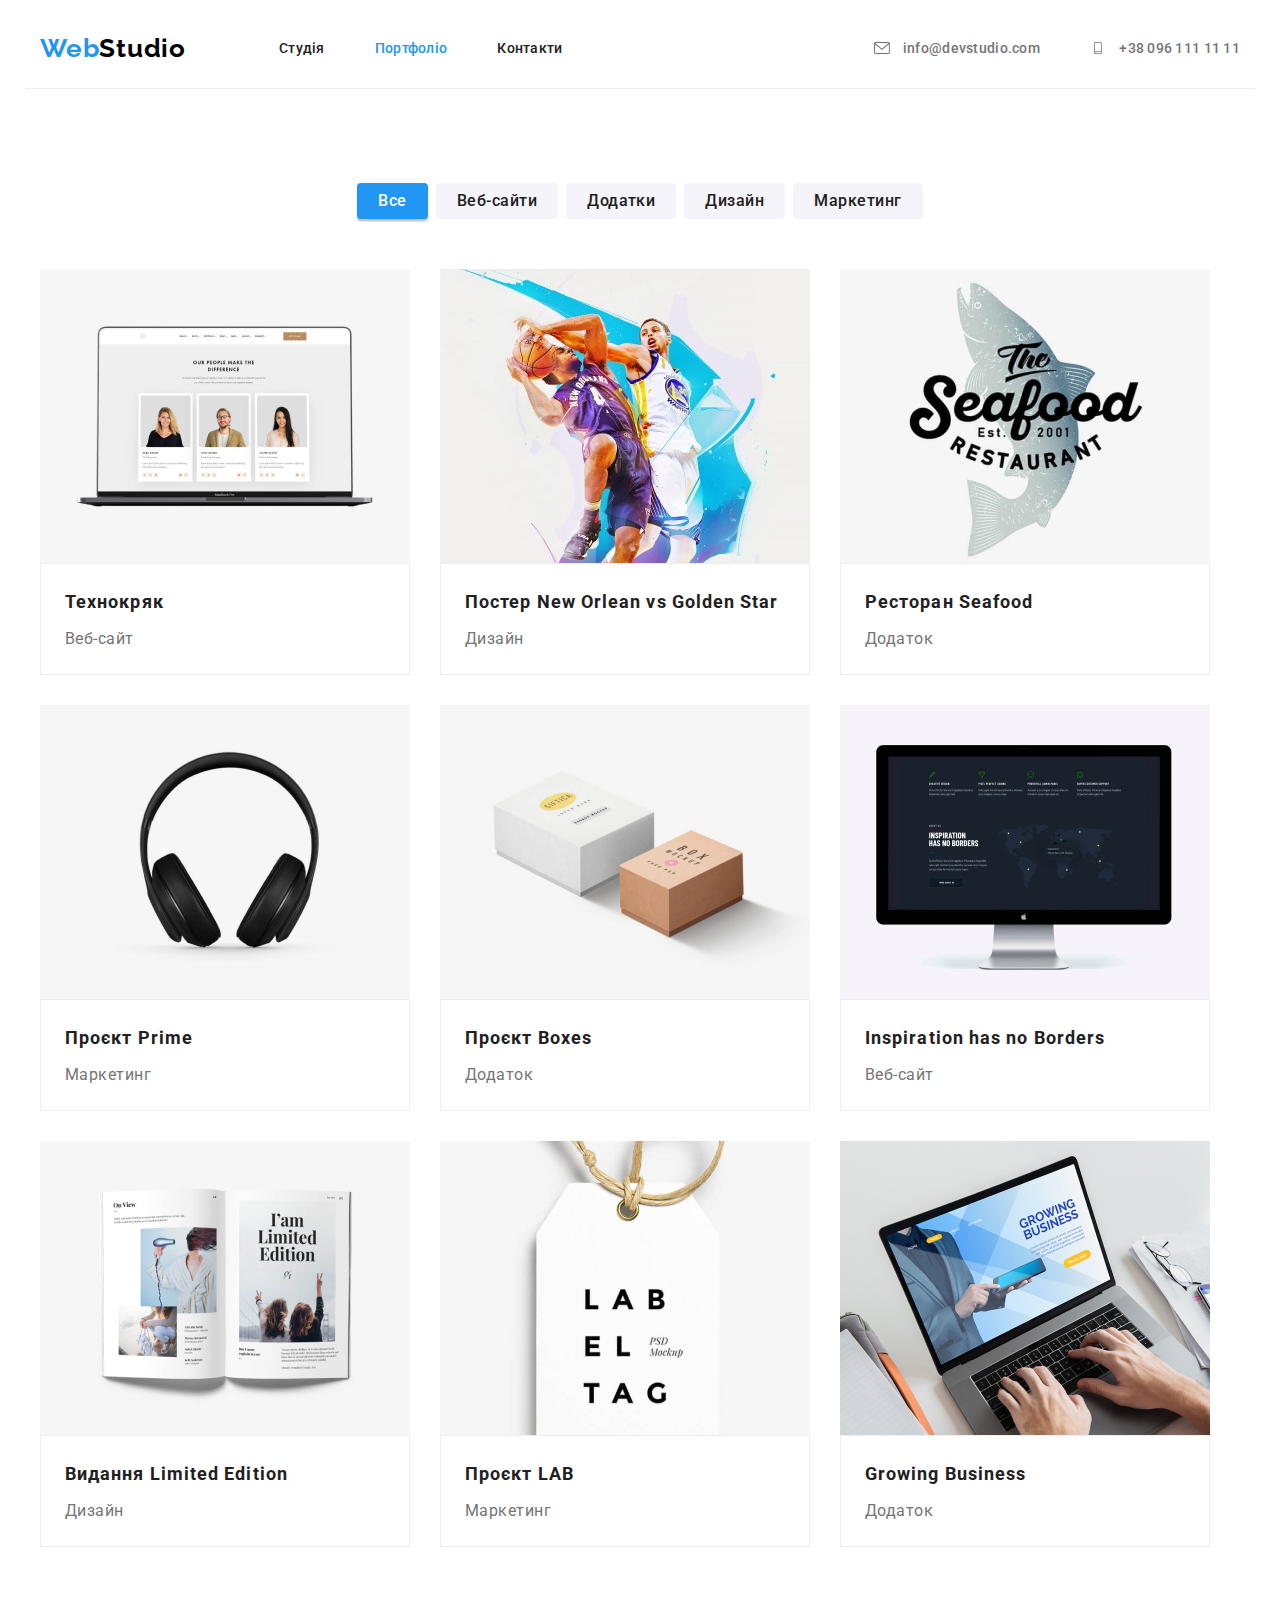
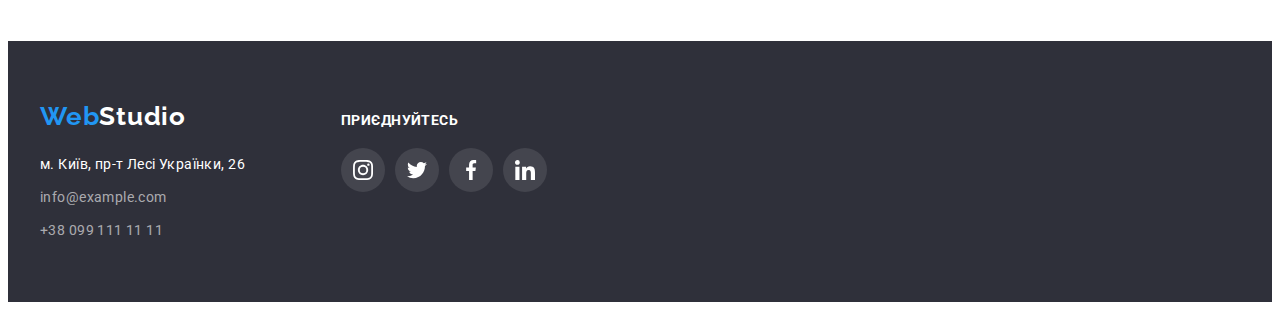
==== portfolio.html @ d1bf6ddb "Initial commit" ====
<!DOCTYPE html>
<html lang="uk">
  <head>
    <meta charset="UTF-8" />
    <meta http-equiv="X-UA-Compatible" content="IE=edge" />
    <meta name="viewport" content="width=device-width, initial-scale=1.0" />
    <link rel="preconnect" href="https://fonts.googleapis.com" />
    <link rel="preconnect" href="https://fonts.gstatic.com" crossorigin />
    <link
      href="https://fonts.googleapis.com/css2?family=Raleway:wght@700&family=Roboto:wght@400;500;700;900&display=swap"
      rel="stylesheet"
    />

    <!-- Normalize start -->
    <link
      rel="stylesheet"
      href="https://cdnjs.cloudflare.com/ajax/libs/modern-normalize/1.1.0/modern-normalize.min.css"
      integrity="sha512-wpPYUAdjBVSE4KJnH1VR1HeZfpl1ub8YT/NKx4PuQ5NmX2tKuGu6U/JRp5y+Y8XG2tV+wKQpNHVUX03MfMFn9Q=="
      crossorigin="anonymous"
      referrerpolicy="no-referrer"
    />
    <!-- Normalize end -->

    <link rel="stylesheet" href="./css/styles.css" />
    <title>Portfolio</title>
  </head>
  <body>
    <!-- header section -->

    <header class="header">
      <div class="container header-container">
        <a class="logo link header-logo" href="./index.html" lang="en"
          >Web<span class="word">Studio</span></a
        >

        <nav class="header-nav">
          <ul class="header-list list">
            <li class="header-item">
              <a class="header-link  link" href="./index.html">Студія</a>
            </li>
            <li class="header-item">
              <a class="header-link header-link-current link" href="./portfolio.html">Портфоліо</a>
            </li>
            <li class="header-item">
              <a class="header-link link" href="#contacts">Контакти</a>
            </li>
          </ul>
        </nav>

        <ul class="contacts list">
          <li class="contacts-item">
            <a 
              class="contacts-link link" 
              href="mailto:info@devstudio.com">
              <svg class="contscts-icon" width="16" height="12">
                <use href="./images/icons.svg#envelope"></use>
              </svg>
              info@devstudio.com
            </a>
          </li>
          <li class="contacts-item">
            <a class="contacts-link link" href="tel:+380961111111">
              <svg class="contscts-icon" width="16" height="12">
                <use href="./images/icons.svg#smartphone"></use>
              </svg>
              +38 096 111 11 11
            </a>
          </li>
        </ul>
      </div>
    </header>

    <!-- main section -->
    <main>
      <section class="section">
        <div class="container">
          <ul class="btn-list list">
            <li class="btn-item">
              <button class="portfolio-btn btn-active-current" type="button">Все</button>
            </li>
            <li class="btn-item">
              <button class="portfolio-btn" type="button">Веб-сайти</button>
            </li>
            <li class="btn-item">
              <button class="portfolio-btn" type="button">Додатки</button>
            </li>
            <li class="btn-item">
              <button class="portfolio-btn" type="button">Дизайн</button>
            </li>
            <li class="btn-item">
              <button class="portfolio-btn" type="button">Маркетинг</button>
            </li>
          </ul>

          <ul class="portfolio-list list">
            <li class="portfolio-item">
              <a class="portfolio-link link" href="#" target="_blank" rel="noopener noreferrer">
              <img
                src="./images/Portfolio/img.jpg"
                alt="Карточки трьох працівників"
                width="370"
                height="294"
              />
              <div class="portfolio-wrapper">
                <h2 class="portfolio-title">Технокряк</h2>
                <p class="portfolio-text">Веб-сайт</p>
              </div>
              </a>
            </li>
            <li class="portfolio-item">
              <a class="portfolio-link link" href="#" target="_blank" rel="noopener noreferrer">
              <img
                src="./images/Portfolio/players.jpg"
                alt="Два баскетболіста"
                width="370"
                height="294"
              />
              <div class="portfolio-wrapper">
                <h2 class="portfolio-title" lang="en">Постер New Orlean vs Golden Star</h2>
                <p class="portfolio-text">Дизайн</p>
              </div>
              </a>
            </li>
            <li class="portfolio-item"> 
              <a class="portfolio-link link" href="#" target="_blank" rel="noopener noreferrer">
              <img
                src="./images/Portfolio/restaurant.jpg"
                alt="Логотип ресторану"
                width="370"
                height="294"
              />
              <div class="portfolio-wrapper">
                <h2 class="portfolio-title" lang="en">Ресторан Seafood</h2>
                <p class="portfolio-text">Додаток</p>
              </div>
              </a>
            </li>
            <li class="portfolio-item">
              <a class="portfolio-link link" href="#" target="_blank" rel="noopener noreferrer">
              <img 
                src="./images/Portfolio/prime.jpg" 
                alt="Навушники" 
                width="370" 
                height="294" />
              <div class="portfolio-wrapper">
                <h2 class="portfolio-title">Проєкт Prime</h2>
                <p class="portfolio-text">Маркетинг</p>
              </div>
              </a>
            </li>
            <li class="portfolio-item">
              <a class="portfolio-link link" href="#" target="_blank" rel="noopener noreferrer">
              <img 
                src="./images/Portfolio/boxes.jpg" 
                alt="Бокси" 
                width="370" 
                height="294" />
              <div class="portfolio-wrapper">
                <h2 class="portfolio-title">Проєкт Boxes</h2>
                <p class="portfolio-text">Додаток</p>
              </div>
              </a>
            </li>
            <li class="portfolio-item">
              <a class="portfolio-link link" href="#" target="_blank" rel="noopener noreferrer">
              <img
                src="./images/Portfolio/computer.jpg"
                alt="Монітор"
                width="370"
                height="294"
              />
              <div class="portfolio-wrapper">
                <h2 class="portfolio-title" lang="en">Inspiration has no Borders</h2>
                <p class="portfolio-text">Веб-сайт</p>
              </div>
              </a>
            </li>
            <li class="portfolio-item">
              <a class="portfolio-link link" href="#" target="_blank" rel="noopener noreferrer">
              <img
                src="./images/Portfolio/book.jpg"
                alt="Розкрита книга"
                width="370"
                height="294"
              />
              <div class="portfolio-wrapper">
                <h2 class="portfolio-title" lang="en">Видання Limited Edition</h2>
                <p class="portfolio-text">Дизайн</p>
              </div>
              </a>
            </li>
            <li class="portfolio-item">
              <a class="portfolio-link link" href="#" target="_blank" rel="noopener noreferrer">
              <img
                src="./images/Portfolio/lab.jpg"
                alt="Логотип проєкта ЛАБ"
                width="370"
                height="294"
              />
              <div class="portfolio-wrapper">
                <h2 class="portfolio-title" lang="en">Проєкт LAB</h2>
                <p class="portfolio-text">Маркетинг</p>
              </div>
              </a>
            </li>
            <li class="portfolio-item">
              <a class="portfolio-link link" href="#" target="_blank" rel="noopener noreferrer">
              <img
                src="./images/Portfolio/notebook.jpg"
                alt="Ноутбук"
                width="370"
                height="294"
              />
              <div class="portfolio-wrapper">
                <h2 class="portfolio-title" lang="en">Growing Business</h2>
                <p class="portfolio-text">Додаток</p>
              </div>
              </a>
            </li>
          </ul>
        </div>
      </section>
    </main>

    <!-- footer section -->

    <footer class="footer">
      <div class="container">
        <div class="footer-contr">
          <div class="address-contr">
        <a class="footer-logo logo link" href="./index.html" lang="en">Web<span class="footer-word">Studio</span></a>
        

        <address class="address" id="contacts">
          <p class="address-text text">м. Київ, пр-т Лесі Українки, 26</p>

          <ul class="address-list list">
            <li class="address-item">
              <a class="address-link text link link-mail" href="maito:info@example.com"
                >info@example.com</a>
            </li>
            <li class="address-item">
              <a class="address-link text link" href="tel:+38091111111">+38 099 111 11 11</a>
            </li>
          </ul>
        </address>
          </div>

          <div class="footer-socials">
            <p class="footer-text">приєднуйтесь</p>
            <ul class="address-socials-list list">
              <li class="address-socials-item">
                <a 
                class="address-socials-link link"
                href="instagram.com"
                target="_blank"
                rel="noopener noreferrer"
                aria-label="instagram"
                >
                <svg class="footer-icon" width="20" height="20">
                  <use href="./images/icons.svg#instagram"></use>
                </svg>
              </a>
              </li>
              <li class="address-socials-item">
                <a 
                class="address-socials-link link"
                href="twitter.com"
                target="_blank"
                rel="noopener noreferrer"
                aria-label="twitter"
                >
                <svg class="footer-icon" width="20" height="20">
                  <use href="./images/icons.svg#twitter"></use>
                </svg>
              </a>
              </li>
              <li class="address-socials-item">
                <a 
                class="address-socials-link link"
                href="facebook.com"
                target="_blank"
                rel="noopener noreferrer"
                aria-label="facebook"
                >
                <svg class="footer-icon" width="20" height="20">
                  <use href="./images/icons.svg#facebook"></use>
                </svg>
              </a>
              </li>
              <li class="address-socials-item">
                <a 
                class="address-socials-link link"
                href="linkedin.com"
                target="_blank"
                rel="noopener noreferrer"
                aria-label="linkedin"
                >
                <svg class="footer-icon" width="20" height="20">
                  <use href="./images/icons.svg#linkedin"></use>
                </svg>
              </a>
              </li>
            </ul>
          </div>
        </div>
      </div>
    </footer>
  </body>
</html>
---- css/styles.css ----
:root {
    /* fonts */
    --main-font: 'Roboto', sans-serif;
    --secondary-font: 'Raleway', sans-serif;

    /* text colors */
    --main-txt-cl: #212121;
    --accent-color: #2196F3;
    --secondary-txt-cl: #FFFFFF;
    --minor-txt-cl: #757575;

    /* bg colors */
    --light-bg-cl: #F5F4FA; 
    --dark-bg-cl: #2F303A; 
    
   /* others */
    --indent: 30px;
    --items: 3;

}

body {
    font-family: var(--main-font);
    color: var(--main-txt-cl);
}
 
/* reset styles */
.link {
text-decoration: none;
}

h1, h2,h3,h4,h5,h6,p {
   margin: 0;
}

img {
   display: block;
}

.list {
list-style: none;
padding: 0;
margin: 0;
}

/* base styles */

.section {
   padding-top: 94px;
   padding-bottom: 94px;
}


.container {
   width: 1200px;
   padding-left: 15px;
   padding-right: 15px;
   margin-left: auto;
   margin-right: auto;

   /* outline: 2px solid red; */
}

.text {
    font-size: 14px;
    line-height: calc(24 / 14);
    letter-spacing: 0.03em;
 }

/* Header section */

.header-container {
   display: flex;
   align-items: center;
   border-bottom: 1px solid #ECECEC;;
}





.logo {
    font-family: var(--secondary-font);
    font-weight: 700;
    font-size: 26px;
    line-height: calc(31 / 26);
    letter-spacing: 0.03em;
    color: var(--accent-color);
    
}

.header-logo {
   margin-right: 93px;
}

.logo.link > .word {
    color: #000000;
}

.header-nav {
   margin-right: auto;
}

.header-list {
   display: flex;
   gap: 50px;
}

.header-item,
.contacts-item {
   display: flex;
}

.header-link { 
   padding-top: 32px;
   padding-bottom: 32px;

    font-weight: 500;
    font-size: 14px;
    line-height: calc(16 / 14);
    letter-spacing: 0.02em;
    color: var(--main-txt-cl);
    
}

 .header-link:hover,
 .header-link:focus,
 .contacts-link:hover,
 .contacts-link:focus,
 .address-link:hover,
 .address-link:focus {
    color: var(--accent-color);
 }

 .header-link-current {
    color: var(--accent-color);
 }

 .contacts {
   display: flex;
   gap: 50px;
 }

 .contacts-link {
   padding-top: 32px;
   padding-bottom: 32px;

   font-weight: 500;
   font-size: 14px;
   line-height: calc(16 / 14);
   letter-spacing: 0.02em;
   color: var(--minor-txt-cl);
 }

 /* Hero section */

 .hero-section {
    max-width: 1600px;
    padding-top: 200px;
    padding-bottom: 200px;
    margin: 0 auto;
    background-color: var(--dark-bg-cl);
    background-image: linear-gradient(to right, rgba(47, 48, 58, 0.4), rgba(47, 48, 58, 0.4)),
      url('../images/logo-opt.jpg');
    background-repeat: no-repeat;
    background-position: center;
    background-size: cover;
 }

 .hero-title {
    width: 696px;
    margin-bottom: 30px;
    margin-left: auto;
    margin-right: auto;

    font-weight: 900;
    font-size: 44px;
    line-height: calc(60 / 44);
    text-align: center;
    letter-spacing: 0.06em;
    text-transform: uppercase;
    color: var(--secondary-txt-cl);
 }

 .hero-btn {
    display: block;
    margin: 0 auto;

    max-width: 250px;
    min-width: 200px;
    min-height: 50px;
    padding: 9px 31px;

    font-family: inherit;
    font-weight: 700;
    font-size: 16px;
    line-height: calc(30 / 16);
    letter-spacing: 0.06em;
    background-color: var(--accent-color);
    color: var(--secondary-txt-cl);
    border: transparent;
    box-shadow: 0px 4px 4px rgba(0, 0, 0, 0.15);
    border-radius: 4px;
    cursor: pointer;
 }

 .hero-btn:hover,
 .hero-btn:focus {
    background-color: #188CE8;
 }

 /* Section features */
.features-list {
   display: flex;
   gap: var(--indent);
   /* justify-content: space-between; */
}

.features-list:last-child {
   margin-right: 0;
}

.features-item {
   width: 270px;
}

 .features-title {
    margin-bottom: 10px;

    font-weight: 700;
    font-size: 14px;
    line-height: calc(16 / 14);
    letter-spacing: 0.03em;
    text-transform: uppercase;
 }

 .features-text {
    color: var(--minor-txt-cl);
 }

 /* occupation & team */

 .title {
   margin-bottom: 50px;

    font-weight: 700;
    font-size: 36px;
    line-height: calc(42 / 36);
    text-align: center;
    letter-spacing: 0.03em;
 }

 .occupation-list {
   display: flex;
   gap: var(--indent);
   padding-bottom: 94px;
 }

 .team {
    background-color: var(--light-bg-cl);

 }

.team-list {
   display: flex;
   gap: var(--indent);
}

.team-item {
   background-color: #FFFFFF;
   box-shadow: 0px 1px 3px rgba(0, 0, 0, 0.12), 0px 1px 1px rgba(0, 0, 0, 0.14), 0px 2px 1px rgba(0, 0, 0, 0.2);
   border-radius: 0px 0px 4px 4px;
}

.team-wrapper {
   padding: 30px 5px;
   border-top: none;
}

 .team-name {
    margin-bottom: 10px;

    font-weight: 500;
    font-size: 16px;
    line-height: calc(19 / 16);
    text-align: center;
    letter-spacing: 0.03em;
 }

 .team-description {

   margin-bottom: 16px;

    font-size: 16px;
    line-height: calc(19 / 16);
    text-align: center;
    letter-spacing: 0.03em;
    color: var(--minor-txt-cl);
 }

 .clients-title {
   margin-bottom: 50px;
 }

 /* Footer */

.footer {
    padding: 60px 0;
    background-color: var(--dark-bg-cl);
}

.footer-logo {
   display: block;
   margin-bottom: 20px;
}

 .footer-word {
    color: var(--secondary-txt-cl);
 }

 .address {
   font-style: normal;
 }

 .address-text {
    color: var(--secondary-txt-cl);
 }

 .address-link {
    color: rgba(255, 255, 255, 0.6);
    display: block;
 }

.link-mail {
   display: block;
   margin-top: 9px;
   margin-bottom: 9px;
}

.footer-text {
   font-weight: 700;
   font-size: 14px;
   line-height: calc(16 / 14);
   text-transform: uppercase;
   letter-spacing: 0.03em;
   color: var(--secondary-txt-cl);

   margin-bottom: 20px;
}




 /* PORTFOLIO */

 .btn-list {
   display: flex;
   justify-content: center;
   margin-bottom: 50px;
   gap: 8px; 
 }



 .portfolio-btn {
   display: block;
   padding: 5px 21px;
   border-radius: 4px;

    font-family: inherit;
    font-weight: 500;
    font-size: 16px;
    line-height: calc(26 / 16);
    letter-spacing: 0.03em;
    color: var(--main-txt-cl);
    background-color: var(--light-bg-cl);
    border: transparent;
    cursor: pointer;
 }

 .portfolio-btn:hover,
 .portfolio-btn:focus,
 .btn-active-current {
    color: var(--secondary-txt-cl);
    background-color: var(--accent-color);
    box-shadow: 0px 3px 1px rgba(0, 0, 0, 0.1), 0px 1px 2px rgba(0, 0, 0, 0.08), 0px 2px 2px rgba(0, 0, 0, 0.12);
    border-radius: 4px;
 }

 .portfolio-list {
   display: flex;
   flex-wrap: wrap;
   gap: var(--indent);
 }

 .portfolio-item {
   flex-basis: calc(100% - var(--indent) * (var(--items)-1)) / var(--items);
 }

 .portfolio-link:hover {
   display: block;
   box-shadow: 0px 4px 4px rgba(0, 0, 0, 0.25);
 }

 .portfolio-wrapper {
   padding: 20px 24px;
   border-top: none;
   border: 1px solid #EEEEEE;
 }

 .portfolio-title {
   margin-bottom: 4px;
    font-weight: 700;
    font-size: 18px;
    line-height: calc(36 / 18); 
    letter-spacing: 0.06em;  
    color: #212121;
 }

 .portfolio-text {
    font-size: 16px;
    line-height: calc(30 / 16);
    letter-spacing: 0.03em;
    color: var(--minor-txt-cl);
 }

/* Header icons */
 .contscts-icon {
   fill: currentColor;
   margin-right: 10px;
   position: relative;
   top: 1px;
 }

 /* Social icons */
.socials {
   display: flex;
   align-items: center;
   justify-content: center;
   gap: 10px;
}

.socials-link {
   display: flex;
   align-items: center;
   justify-content: center;
   width: 44px;
   height: 44px;
   border-radius: 50%;

   /* outline: 2px solid #2a2a2a;
   outline-offset: -2px; */
}

.socials-icon {
   fill: #AFB1B8;
}

.socials-link:hover,
.socials-link:focus {
   background-color: var(--accent-color);
}

.socials-link:hover .socials-icon {
   fill: var(--secondary-txt-cl);
}
.socials-link:focus .socials-icon {
   fill: var(--secondary-txt-cl);
}

/* Clients icons */
.clients-list {
   display: flex;
   align-items: center;
   justify-content: center;
   gap: 30px;
}

.clients-link {
   display: flex;
   align-items: center;
   justify-content: center;
   width: 170px;
   height: 92px;
   border: 1px solid #AFB1B8;
   border-radius: 4px;
}

.clients-icon {
   fill: #AFB1B8;
}

.clients-link:hover,
.clients-link:focus {
   border-color: var(--accent-color)
}

.clients-link:hover .clients-icon {
   fill: var(--accent-color);
}

.clients-link:focus .clients-icon {
   fill: var(--accent-color);
}

.thumb {
   display: flex;
   width: 270px;
   height: 120px;
   align-items: center;
   justify-content: center;
   margin-bottom: 30px;
   background: #F5F4FA;
   border-radius: 4px;
}

/* Footer icons */
.footer-contr {
   display: flex;
   align-items: baseline;
   gap: 70px;
}

.address-contr {
   display: flex;
   flex-direction: column;
   min-width: 231px;
}

.address-socials-list {
   display: flex;
   gap: 10px;
}

.address-socials-link {
   display: flex;
   align-items: center;
   justify-content: center;
   width: 44px;
   height: 44px;
   background: rgba(255, 255, 255, 0.1);
   border-radius: 50%;
}

.footer-icon {
   fill: var(--secondary-txt-cl);
}

.address-socials-link:hover,
.address-socials-link:focus {
   background-color: var(--accent-color);
}
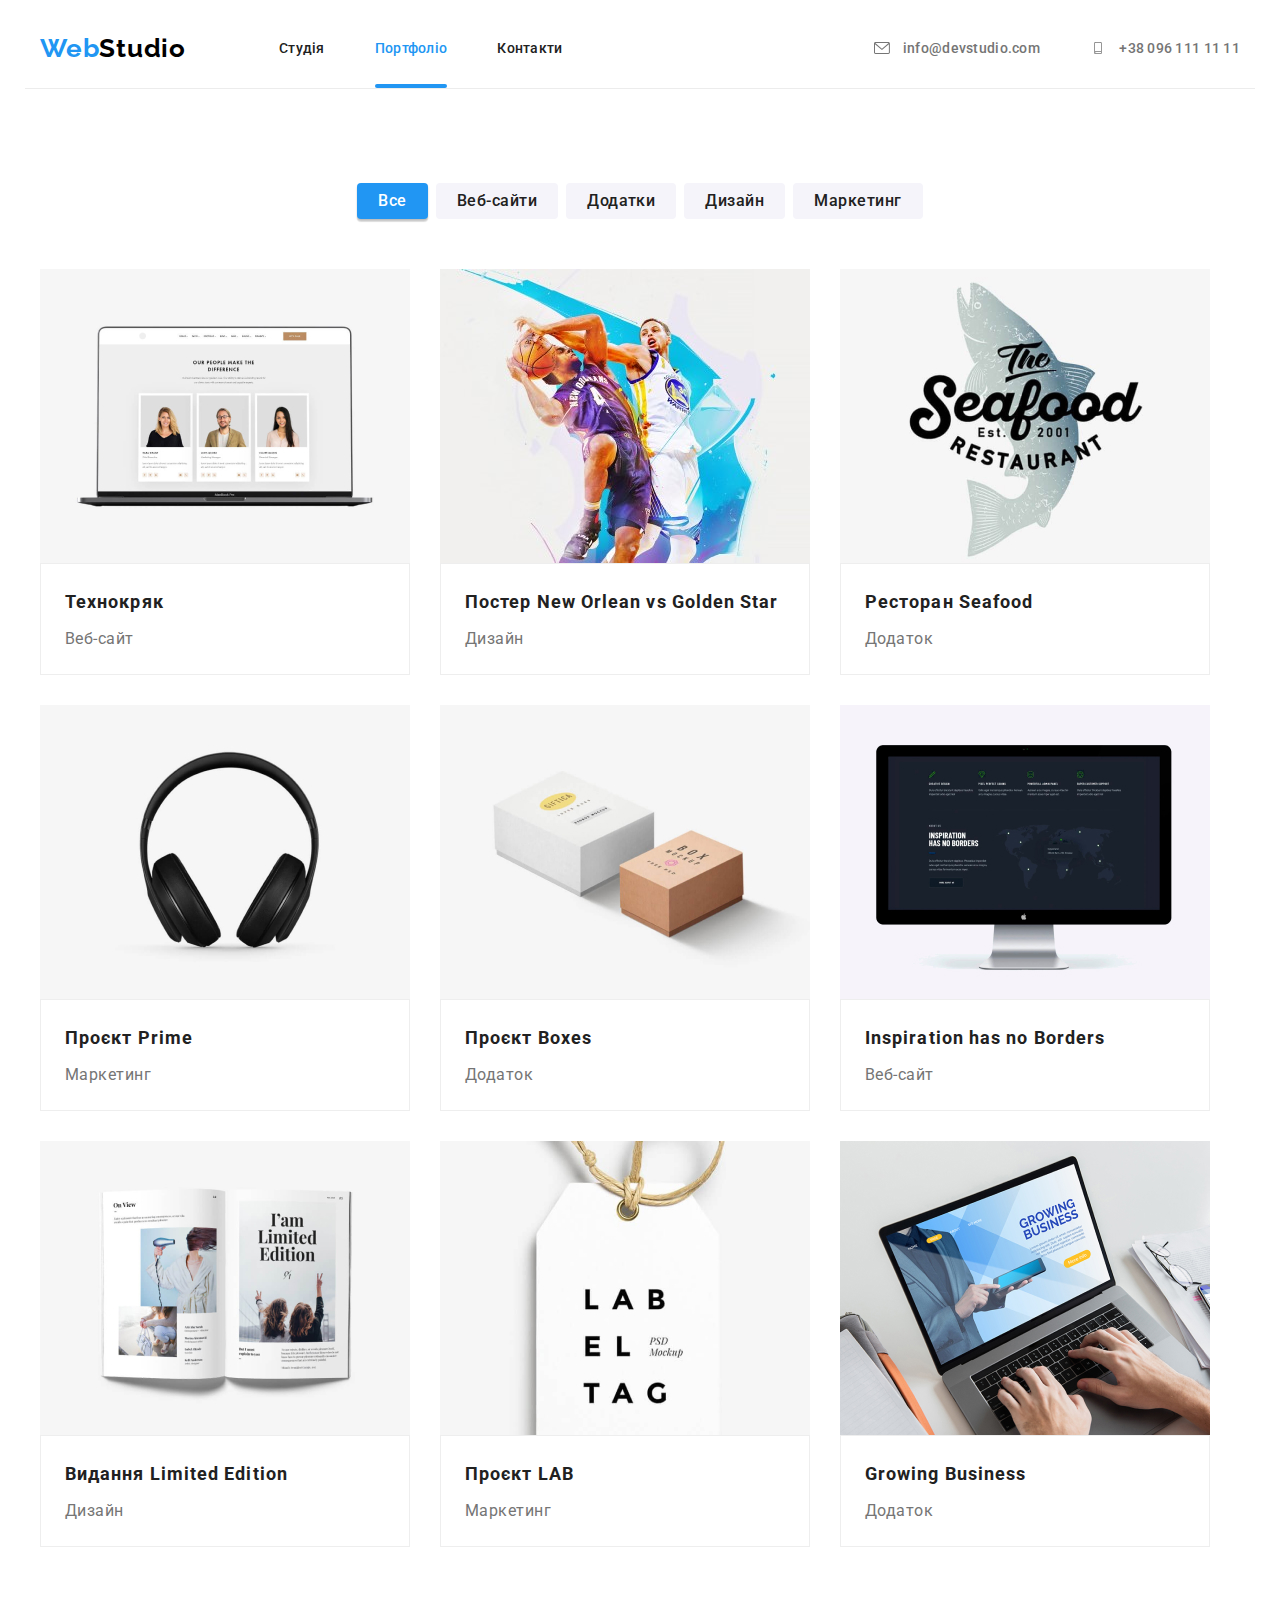
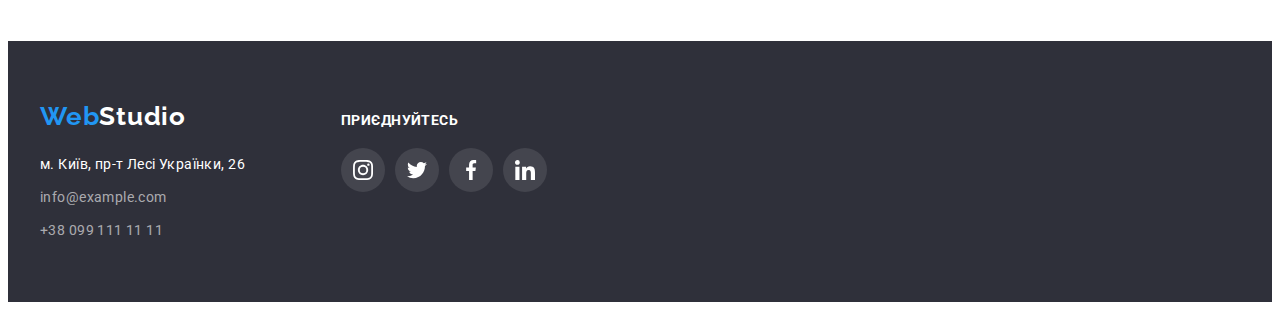
==== commit e0f5c77c: "added position elements and animations" ====
--- a/portfolio.html
+++ b/portfolio.html
@@ -95,12 +95,17 @@
           <ul class="portfolio-list list">
             <li class="portfolio-item">
               <a class="portfolio-link link" href="#" target="_blank" rel="noopener noreferrer">
-              <img
+                <div class="portfolio-cards">
+                <img
                 src="./images/Portfolio/img.jpg"
                 alt="Карточки трьох працівників"
                 width="370"
                 height="294"
               />
+              <div class="overlay"> 
+                <p class="overlay-text">Ресурс пропонує комплексні пропозиції з різним рівнем функціоналу та сервісів. Все це дозволить відвідувачу отримати вичерпні відомості про компанію чи приватну особу.</p>
+              </div>
+              </div>
               <div class="portfolio-wrapper">
                 <h2 class="portfolio-title">Технокряк</h2>
                 <p class="portfolio-text">Веб-сайт</p>
--- a/css/styles.css
+++ b/css/styles.css
@@ -16,12 +16,17 @@
    /* others */
     --indent: 30px;
     --items: 3;
+    --animation: 250ms cubic-bezier(0.4, 0, 0.2, 1);
 
 }
 
 body {
     font-family: var(--main-font);
     color: var(--main-txt-cl);
+}
+
+.no-scroll {
+   overflow: hidden;
 }
  
 /* reset styles */
@@ -75,18 +80,13 @@
    border-bottom: 1px solid #ECECEC;;
 }
 
-
-
-
-
 .logo {
     font-family: var(--secondary-font);
     font-weight: 700;
     font-size: 26px;
     line-height: calc(31 / 26);
     letter-spacing: 0.03em;
-    color: var(--accent-color);
-    
+    color: var(--accent-color); 
 }
 
 .header-logo {
@@ -109,6 +109,10 @@
 .header-item,
 .contacts-item {
    display: flex;
+}
+
+.header-item {
+   position: relative;
 }
 
 .header-link { 
@@ -121,6 +125,8 @@
     letter-spacing: 0.02em;
     color: var(--main-txt-cl);
     
+
+    transition: color var(--animation);
 }
 
  .header-link:hover,
@@ -136,6 +142,18 @@
     color: var(--accent-color);
  }
 
+ .header-link-current::after {
+   content: '';
+   display: block;
+   position: absolute;
+   bottom: 0;
+   width: 100%;
+   height: 4px;
+   border-radius: 2px;
+   background-color: var(--accent-color);
+ } 
+
+
  .contacts {
    display: flex;
    gap: 50px;
@@ -150,6 +168,8 @@
    line-height: calc(16 / 14);
    letter-spacing: 0.02em;
    color: var(--minor-txt-cl);
+
+   transition: color var(--animation);
  }
 
  /* Hero section */
@@ -202,6 +222,13 @@
     box-shadow: 0px 4px 4px rgba(0, 0, 0, 0.15);
     border-radius: 4px;
     cursor: pointer;
+
+    /* transition-property: background-color;
+    transition-duration: 250ms;
+    transition-timing-function: cubic-bezier(0.4, 0, 0.2, 1);
+    transition-delay: 0s; */
+
+    transition: background-color var(--animation);
  }
 
  .hero-btn:hover,
@@ -256,6 +283,39 @@
    padding-bottom: 94px;
  }
 
+ .occupation-item {
+   position: relative;
+ }
+
+
+ .occupation-overlay {
+   position: absolute;
+   left: 0;
+   bottom: 0;
+
+   background-color: rgba(47, 48, 58, 0.8);
+
+   display: flex;
+   align-items: center;
+   justify-content: center;
+
+   width: 100%;
+ }
+
+ .occupation-text {
+   margin-top: 27px;
+   margin-bottom: 27px;
+
+   font-weight: 700;
+   font-size: 14px;
+   line-height: calc(16 / 14);
+   text-align: center;
+   letter-spacing: 0.03em;
+   text-transform: uppercase;
+   color: var(--secondary-txt-cl);
+   user-select: none;
+ }
+
  .team {
     background-color: var(--light-bg-cl);
 
@@ -329,6 +389,8 @@
  .address-link {
     color: rgba(255, 255, 255, 0.6);
     display: block;
+
+    transition: color var(--animation);
  }
 
 .link-mail {
@@ -359,8 +421,6 @@
    margin-bottom: 50px;
    gap: 8px; 
  }
-
-
 
  .portfolio-btn {
    display: block;
@@ -376,6 +436,8 @@
     background-color: var(--light-bg-cl);
     border: transparent;
     cursor: pointer;
+
+    transition: color var(--animation), background-color var(--animation), box-shadow var(--animation);
  }
 
  .portfolio-btn:hover,
@@ -384,7 +446,6 @@
     color: var(--secondary-txt-cl);
     background-color: var(--accent-color);
     box-shadow: 0px 3px 1px rgba(0, 0, 0, 0.1), 0px 1px 2px rgba(0, 0, 0, 0.08), 0px 2px 2px rgba(0, 0, 0, 0.12);
-    border-radius: 4px;
  }
 
  .portfolio-list {
@@ -395,11 +456,53 @@
 
  .portfolio-item {
    flex-basis: calc(100% - var(--indent) * (var(--items)-1)) / var(--items);
+}
+
+ .portfolio-link {
+   transition: box-shadow var(--animation);
  }
 
  .portfolio-link:hover {
    display: block;
    box-shadow: 0px 4px 4px rgba(0, 0, 0, 0.25);
+ }
+
+ .portfolio-cards {
+   position: relative;
+   overflow: hidden;
+ }
+
+ .overlay {
+   position: absolute;
+   top: 0;
+   left: 0;
+
+   transform: translateY(100%);
+   transition: transform var(--animation);
+   
+
+   display: flex;
+   align-items: center;
+   justify-content: center;
+
+   width: 100%;
+   height: 100%;
+   padding: 63px 24px;
+
+   background-color: rgba(33, 150, 243, 0.9);
+ }
+ 
+ .portfolio-item:hover .overlay {
+   transform: translateY(0);
+ }
+
+ .overlay-text {
+   text-align: center;
+   font-size: 18px;
+   line-height: calc(28 / 18);
+   letter-spacing: 0.03em;
+   color: var(--secondary-txt-cl);
+   user-select: none;
  }
 
  .portfolio-wrapper {
@@ -448,12 +551,15 @@
    height: 44px;
    border-radius: 50%;
 
+   transition: background-color var(--animation);
+
    /* outline: 2px solid #2a2a2a;
    outline-offset: -2px; */
 }
 
 .socials-icon {
    fill: #AFB1B8;
+   transition: fill var(--animation);
 }
 
 .socials-link:hover,
@@ -484,10 +590,13 @@
    height: 92px;
    border: 1px solid #AFB1B8;
    border-radius: 4px;
+
+   transition: border-color var(--animation);
 }
 
 .clients-icon {
    fill: #AFB1B8;
+   transition: fill var(--animation);
 }
 
 .clients-link:hover,
@@ -540,6 +649,8 @@
    height: 44px;
    background: rgba(255, 255, 255, 0.1);
    border-radius: 50%;
+
+   transition: background-color var(--animation);
 }
 
 .footer-icon {
@@ -549,4 +660,66 @@
 .address-socials-link:hover,
 .address-socials-link:focus {
    background-color: var(--accent-color);
+}
+
+
+/* Modal window */
+.backdrop {
+   position: fixed;
+   top: 0;
+   left: 0;
+   z-index: 1000;
+   width: 100%;
+   height: 100%;
+
+   /* display: flex;
+   align-items: center;
+   justify-content: center; */
+
+   background-color: rgba(0, 0, 0, 0.2);
+
+   transition: opacity 400ms ease-out, visibility 400ms ease-out;
+}
+
+.backdrop.is-hidden {
+   opacity: 0;
+   visibility: hidden;
+   pointer-events: none;
+}
+
+.modal {
+   position: absolute;
+   top: 50%;
+   left: 50%;
+   transform: translate(-50%, -50%) scale(1) rotate(0);
+
+   width: 528px;
+   height: 581px;
+   background: #FFFFFF;
+   box-shadow: 0px 1px 3px rgba(0, 0, 0, 0.12), 0px 1px 1px rgba(0, 0, 0, 0.14), 0px 2px 1px rgba(0, 0, 0, 0.2);
+   border-radius: 4px;
+
+   transition: transform 400ms ease-in-out 200ms, opacity 400ms ease-in-out 200ms;
+   opacity: 1;
+}
+
+.backdrop.is-hidden .modal {
+   transform: translate(-50%, -50% ) scale(0.3) rotate(1turn);
+}
+
+.modal-btn {
+   position: absolute;
+   top: 8px;
+   right: 8px;
+   width: 30px;
+   height: 30px;
+   padding: 0;
+   display: flex;
+   align-items: center;
+   justify-content: center;
+
+   border: 1px solid rgba(0, 0, 0, 0.1);
+   border-radius: 50%;
+   background-color: transparent;
+   cursor: pointer;
 }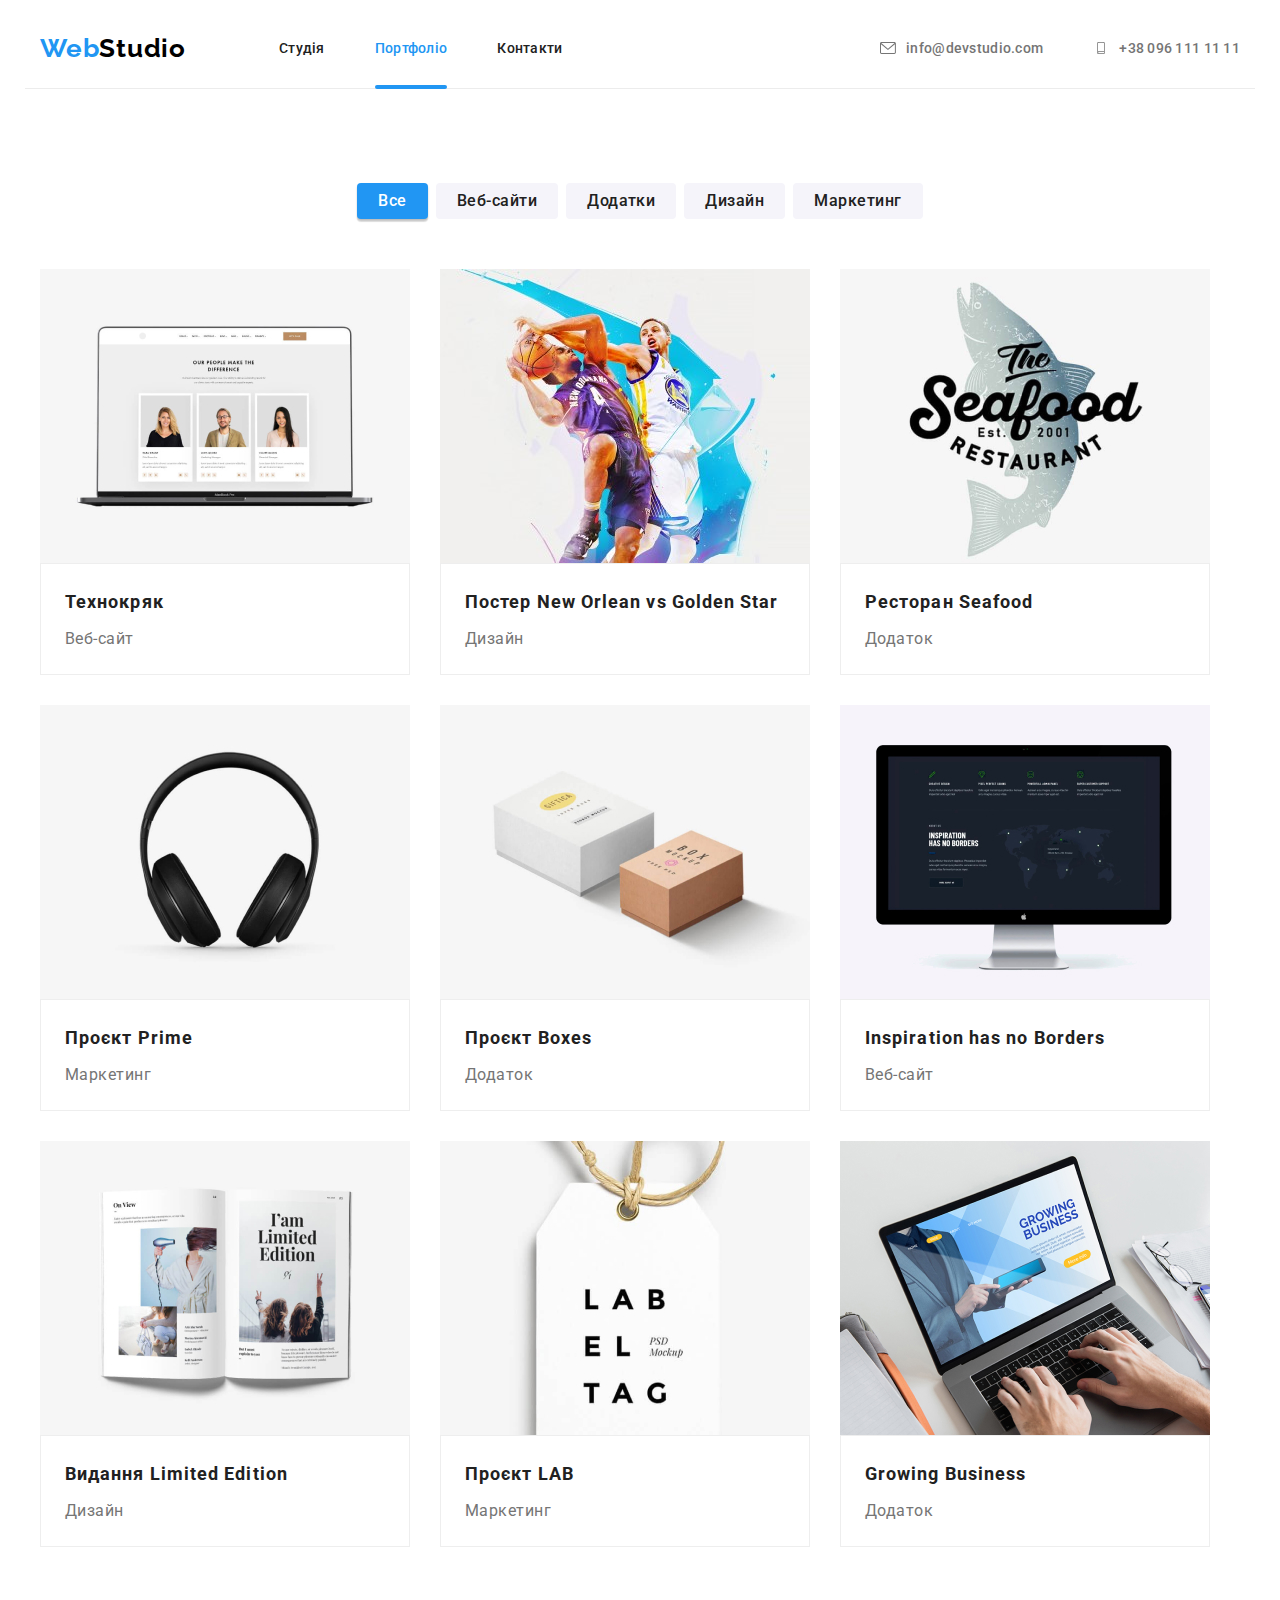
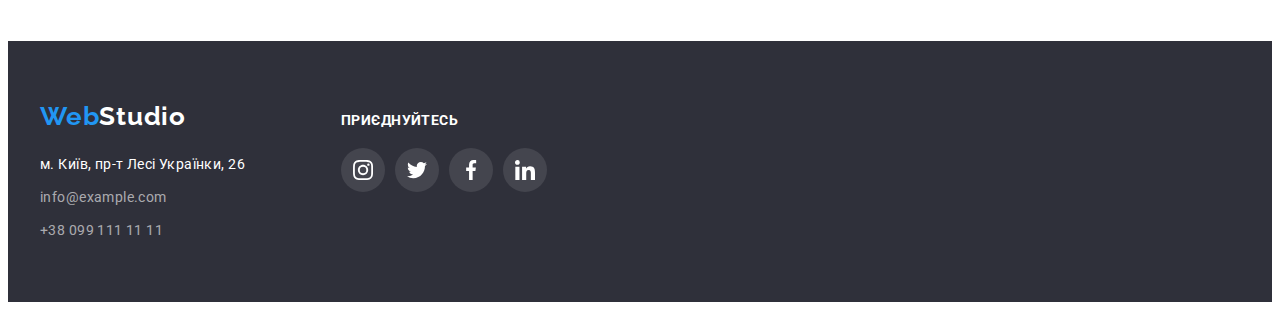
==== commit 6c7cf26b: "corrected code in header" ====
--- a/portfolio.html
+++ b/portfolio.html
@@ -52,7 +52,7 @@
             <a 
               class="contacts-link link" 
               href="mailto:info@devstudio.com">
-              <svg class="contscts-icon" width="16" height="12">
+              <svg class="contacts-icon" width="16" height="12">
                 <use href="./images/icons.svg#envelope"></use>
               </svg>
               info@devstudio.com
@@ -60,7 +60,7 @@
           </li>
           <li class="contacts-item">
             <a class="contacts-link link" href="tel:+380961111111">
-              <svg class="contscts-icon" width="16" height="12">
+              <svg class="contacts-icon" width="16" height="12">
                 <use href="./images/icons.svg#smartphone"></use>
               </svg>
               +38 096 111 11 11
--- a/css/styles.css
+++ b/css/styles.css
@@ -106,16 +106,12 @@
    gap: 50px;
 }
 
-.header-item,
-.contacts-item {
-   display: flex;
-}
-
 .header-item {
    position: relative;
 }
 
 .header-link { 
+   display: block;
    padding-top: 32px;
    padding-bottom: 32px;
 
@@ -125,7 +121,6 @@
     letter-spacing: 0.02em;
     color: var(--main-txt-cl);
     
-
     transition: color var(--animation);
 }
 
@@ -146,7 +141,7 @@
    content: '';
    display: block;
    position: absolute;
-   bottom: 0;
+   bottom: -1px;
    width: 100%;
    height: 4px;
    border-radius: 2px;
@@ -160,6 +155,8 @@
  }
 
  .contacts-link {
+   display: flex;
+   align-items: center;
    padding-top: 32px;
    padding-bottom: 32px;
 
@@ -492,12 +489,12 @@
    background-color: rgba(33, 150, 243, 0.9);
  }
  
- .portfolio-item:hover .overlay {
+ .portfolio-link:hover .overlay,
+ .portfolio-link:focus .overlay {
    transform: translateY(0);
  }
 
  .overlay-text {
-   text-align: center;
    font-size: 18px;
    line-height: calc(28 / 18);
    letter-spacing: 0.03em;
@@ -528,11 +525,10 @@
  }
 
 /* Header icons */
- .contscts-icon {
+ .contacts-icon {
    fill: currentColor;
    margin-right: 10px;
-   position: relative;
-   top: 1px;
+   
  }
 
  /* Social icons */
@@ -722,4 +718,5 @@
    border-radius: 50%;
    background-color: transparent;
    cursor: pointer;
-}+}
+
